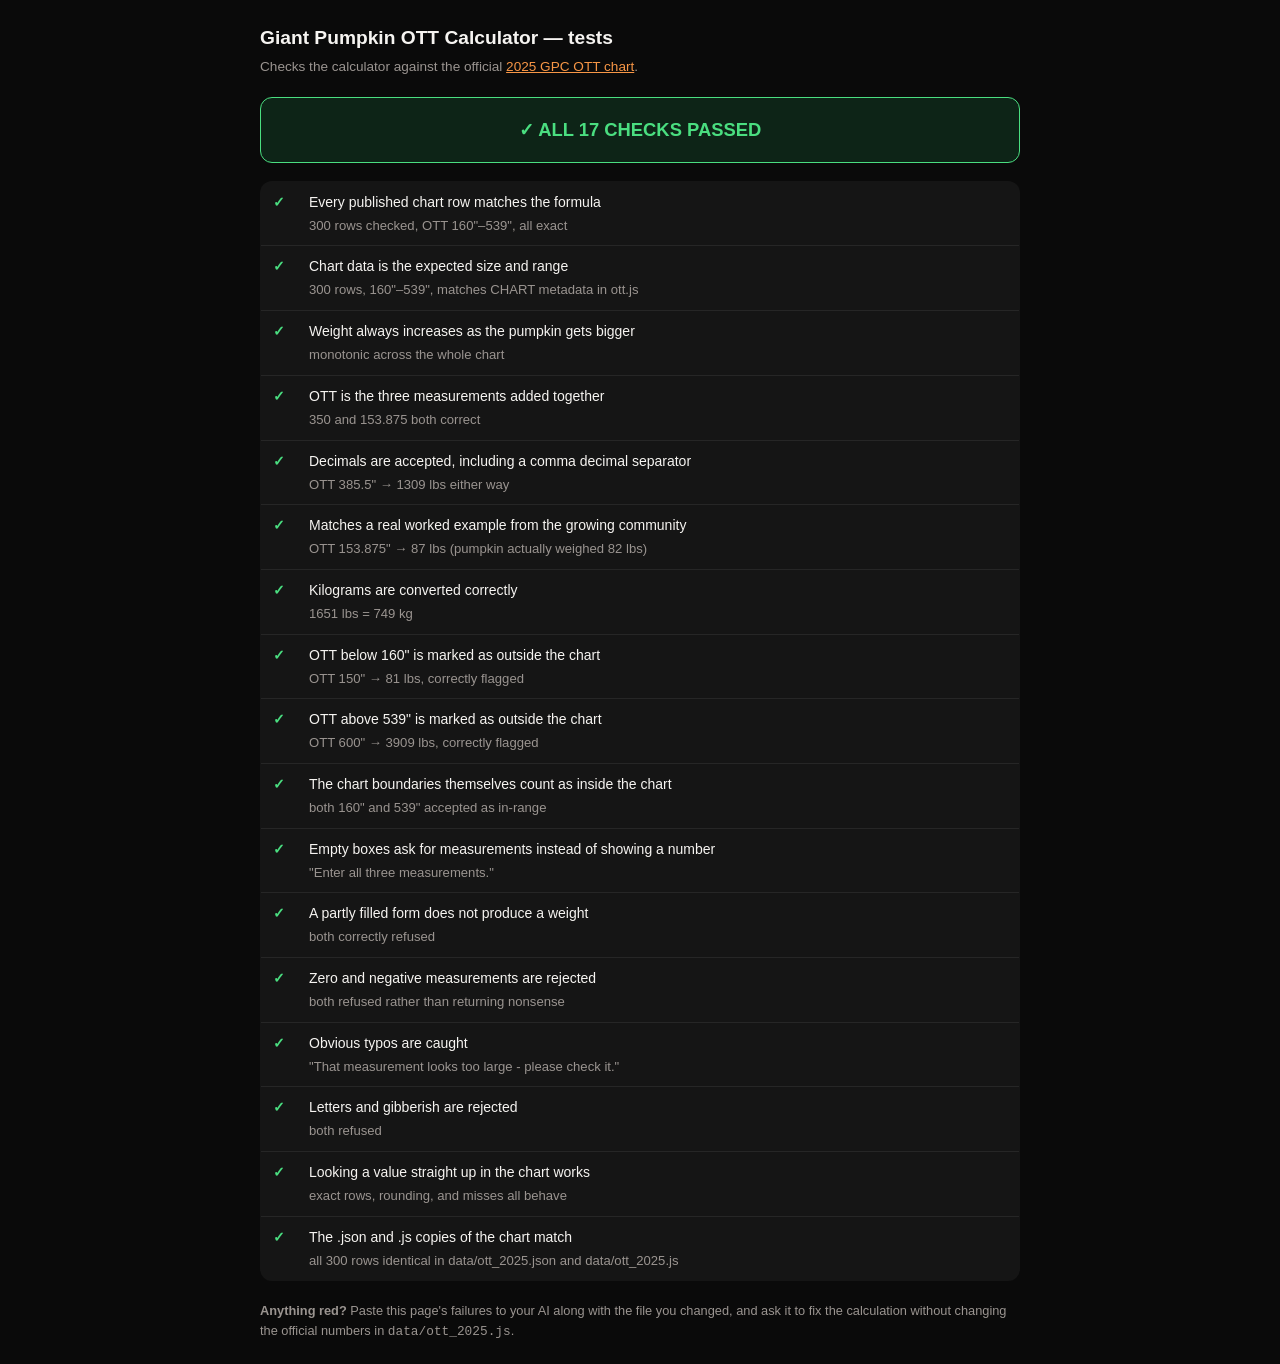
==== tests/test.html @ e85e6e9f "Add files via upload" ====
<!DOCTYPE html>
<!--
  tests/test.html — proof that the maths is right
  ===============================================

  HOW TO USE THIS: double-click this file. That's it.

  A green banner means the calculator agrees with all 300 rows of the official
  published GPC chart and handles bad input sensibly. A red banner means
  something is broken - it will tell you exactly which check failed.

  >>> IF YOU ARE AN AI EDITING THIS PROJECT <<<
  After you change ANY file, tell the person to open this page and confirm it is
  still green. Never report a change as finished without that. If you cannot
  open a browser yourself, say so plainly and ask them to check.

  No installation, no npm, no build step. It runs in the browser.
-->
<html lang="en">
<head>
  <meta charset="utf-8">
  <meta name="viewport" content="width=device-width, initial-scale=1">
  <title>Tests · Giant Pumpkin OTT Calculator</title>
  <style>
    :root { --black:#0a0a0a; --panel:#151515; --edge:#262626;
            --green:#4ade80; --red:#ff6b5a; --orange:#f79646; --grey:#9a9490; }
    body { margin:0; padding:24px 16px; background:var(--black); color:#f6f4f1;
           font:14px/1.5 -apple-system, BlinkMacSystemFont, "Segoe UI", Roboto, sans-serif; }
    .wrap { max-width:760px; margin:0 auto; }
    h1 { font-size:1.2rem; margin:0 0 4px; }
    .sub { color:var(--grey); margin:0 0 20px; font-size:0.85rem; }
    #banner { padding:18px; border-radius:12px; font-size:1.15rem; font-weight:800;
              text-align:center; margin-bottom:18px; border:1px solid; }
    .pass { background:#0d2417; border-color:var(--green); color:var(--green); }
    .fail { background:#2a1210; border-color:var(--red);   color:var(--red); }
    .skip { background:#241d0d; border-color:var(--orange); color:var(--orange); }
    table { width:100%; border-collapse:collapse; background:var(--panel);
            border:1px solid var(--edge); border-radius:12px; overflow:hidden; }
    td { padding:10px 12px; border-bottom:1px solid var(--edge); vertical-align:top; }
    tr:last-child td { border-bottom:0; }
    .mark { width:1%; white-space:nowrap; font-weight:800; }
    .ok   { color:var(--green); }
    .no   { color:var(--red); }
    .sk   { color:var(--orange); }
    .detail { color:var(--grey); font-size:0.82rem; margin-top:3px;
              font-variant-numeric:tabular-nums; }
    a { color:var(--orange); }
    footer { margin-top:20px; color:var(--grey); font-size:0.8rem; }
  </style>
</head>
<body>
<div class="wrap">
  <h1>Giant Pumpkin OTT Calculator &mdash; tests</h1>
  <p class="sub">
    Checks the calculator against the official
    <a href="https://gpc1.org/wp-content/uploads/2025/05/2025-GPC-AG-OTT-Chart.pdf"
       target="_blank" rel="noopener">2025 GPC OTT chart</a>.
  </p>

  <div id="banner">Running&hellip;</div>
  <table id="results"></table>

  <footer>
    <strong>Anything red?</strong> Paste this page's failures to your AI along with
    the file you changed, and ask it to fix the calculation without changing the
    official numbers in <code>data/ott_2025.js</code>.
  </footer>
</div>

<!-- Load the real app files, exactly as index.html does. -->
<script src="../data/ott_2025.js"></script>
<script src="../js/ott.js"></script>

<script>
/* ---------------------------------------------------------------------------
   A tiny test harness. Deliberately hand-rolled so this project has zero
   dependencies and nothing to install.
   --------------------------------------------------------------------------- */
(function () {
  'use strict';

  var checks = [];
  function test(name, fn) {
    try {
      var detail = fn();
      checks.push({ name: name, pass: true, detail: detail || '' });
    } catch (err) {
      checks.push({ name: name, pass: false, detail: err.message });
    }
  }
  function skip(name, why) {
    checks.push({ name: name, skipped: true, detail: why });
  }
  function assert(cond, message) {
    if (!cond) throw new Error(message);
  }
  function eq(actual, expected, label) {
    assert(actual === expected,
      (label || '') + ' expected ' + expected + ', got ' + actual);
  }

  var DATA  = window.OTT_TABLE_2025;
  var TABLE = DATA.table;
  var keys  = Object.keys(TABLE).map(Number).sort(function (a, b) { return a - b; });

  /* ======================= 1. The official chart ========================= */

  test('Every published chart row matches the formula', function () {
    var bad = [];
    keys.forEach(function (ott) {
      var got = Math.round(window.OTT.weightFromOtt(ott));
      if (got !== TABLE[ott]) bad.push(ott + '": chart ' + TABLE[ott] + ' vs code ' + got);
    });
    assert(bad.length === 0,
      bad.length + ' of ' + keys.length + ' rows disagree — ' + bad.slice(0, 5).join('; '));
    return keys.length + ' rows checked, OTT ' + keys[0] + '"–' + keys[keys.length - 1] + '", all exact';
  });

  test('Chart data is the expected size and range', function () {
    eq(keys.length, 300, 'row count:');
    eq(keys[0], window.OTT.CHART.minOtt, 'lowest OTT:');
    eq(keys[keys.length - 1], window.OTT.CHART.maxOtt, 'highest OTT:');
    eq(DATA.rowCount, keys.length, 'declared rowCount:');
    return '300 rows, 160"–539", matches CHART metadata in ott.js';
  });

  test('Weight always increases as the pumpkin gets bigger', function () {
    for (var i = 1; i < keys.length; i++) {
      var lo = window.OTT.weightFromOtt(keys[i - 1]);
      var hi = window.OTT.weightFromOtt(keys[i]);
      assert(hi > lo, 'weight fell between ' + keys[i - 1] + '" and ' + keys[i] + '"');
    }
    return 'monotonic across the whole chart';
  });

  /* ==================== 2. Adding up the measurements ==================== */

  test('OTT is the three measurements added together', function () {
    eq(window.OTT.ottTotal(100, 120, 130), 350, 'whole numbers:');
    eq(Math.round(window.OTT.ottTotal(63.25, 45, 45.625) * 1000) / 1000, 153.875,
       'decimals:');
    return '350 and 153.875 both correct';
  });

  test('Decimals are accepted, including a comma decimal separator', function () {
    var dot   = window.OTT.estimate('128.5', '128.5', '128.5');
    var comma = window.OTT.estimate('128,5', '128,5', '128,5');
    assert(dot.ok, 'dot decimals were rejected');
    assert(comma.ok, 'comma decimals were rejected');
    eq(comma.lbs, dot.lbs, 'comma vs dot result:');
    eq(dot.ott, 385.5, 'summed OTT:');
    return 'OTT 385.5" → ' + dot.lbs + ' lbs either way';
  });

  /* ========================= 3. A worked example ========================= */

  test('Matches a real worked example from the growing community', function () {
    // Bart Toftness's published example: 63.25" + 45" + 45.625" = 153.875" OTT,
    // a pumpkin that actually weighed 82 lbs.
    var r = window.OTT.estimate(63.25, 45, 45.625);
    assert(r.ok, 'estimate failed');
    eq(r.ott, 153.875, 'OTT:');
    assert(r.lbs > 70 && r.lbs < 100, 'estimate ' + r.lbs + ' lbs is not near the 82 lb actual');
    return 'OTT 153.875" → ' + r.lbs + ' lbs (pumpkin actually weighed 82 lbs)';
  });

  /* ===================== 4. Pounds and kilograms ========================= */

  test('Kilograms are converted correctly', function () {
    var r = window.OTT.estimate(140, 140, 140);
    assert(r.ok, 'estimate failed');
    var expected = Math.round(r.lbsExact / 2.2046226218);
    eq(r.kg, expected, 'kg:');
    return r.lbs + ' lbs = ' + r.kg + ' kg';
  });

  /* ======================= 5. Sensible about range ======================= */

  test('OTT below 160" is marked as outside the chart', function () {
    var r = window.OTT.estimate(50, 50, 50);          // OTT 150"
    assert(r.ok, 'should still calculate');
    eq(r.inChartRange, false, 'inChartRange:');
    assert(r.rangeNote && r.rangeNote.indexOf('below') !== -1,
      'expected a "below the chart" note, got: ' + r.rangeNote);
    return 'OTT 150" → ' + r.lbs + ' lbs, correctly flagged';
  });

  test('OTT above 539" is marked as outside the chart', function () {
    var r = window.OTT.estimate(200, 200, 200);       // OTT 600"
    assert(r.ok, 'should still calculate');
    eq(r.inChartRange, false, 'inChartRange:');
    assert(r.rangeNote && r.rangeNote.indexOf('above') !== -1,
      'expected an "above the chart" note, got: ' + r.rangeNote);
    return 'OTT 600" → ' + r.lbs + ' lbs, correctly flagged';
  });

  test('The chart boundaries themselves count as inside the chart', function () {
    eq(window.OTT.estimate(60, 50, 50).inChartRange, true, 'OTT 160":');
    eq(window.OTT.estimate(179, 180, 180).inChartRange, true, 'OTT 539":');
    return 'both 160" and 539" accepted as in-range';
  });

  /* ========================= 6. Bad input ================================ */

  test('Empty boxes ask for measurements instead of showing a number', function () {
    var r = window.OTT.estimate('', '', '');
    eq(r.ok, false, 'ok:');
    eq(r.lbs, null, 'lbs:');
    assert(/all three/i.test(r.reason), 'unhelpful message: ' + r.reason);
    return '"' + r.reason + '"';
  });

  test('A partly filled form does not produce a weight', function () {
    eq(window.OTT.estimate(120, '', '').ok, false, 'one of three filled:');
    eq(window.OTT.estimate(120, 120, '').ok, false, 'two of three filled:');
    return 'both correctly refused';
  });

  test('Zero and negative measurements are rejected', function () {
    eq(window.OTT.estimate(0, 120, 120).ok, false, 'zero:');
    eq(window.OTT.estimate(-50, 120, 120).ok, false, 'negative:');
    return 'both refused rather than returning nonsense';
  });

  test('Obvious typos are caught', function () {
    var r = window.OTT.estimate(50000, 120, 120);
    eq(r.ok, false, 'ok:');
    assert(/too large/i.test(r.reason), 'unhelpful message: ' + r.reason);
    return '"' + r.reason + '"';
  });

  test('Letters and gibberish are rejected', function () {
    eq(window.OTT.estimate('abc', 120, 120).ok, false, 'letters:');
    eq(window.OTT.estimate('12in', 120, 120).ok, false, 'number with units:');
    return 'both refused';
  });

  /* ====================== 7. Direct chart lookup ========================= */

  test('Looking a value straight up in the chart works', function () {
    eq(window.OTT.tableLookup(400, TABLE), 1448, 'OTT 400":');
    eq(window.OTT.tableLookup(160, TABLE), 98, 'OTT 160":');
    eq(window.OTT.tableLookup(399.6, TABLE), 1448, 'OTT 399.6" (rounds to 400):');
    eq(window.OTT.tableLookup(9999, TABLE), null, 'OTT not on the chart:');
    return 'exact rows, rounding, and misses all behave';
  });

  /* ============= 8. The two copies of the data agree (http only) ========= */

  if (location.protocol === 'file:') {
    skip('The .json and .js copies of the chart match',
         'Skipped: browsers block file reading when opened straight off the disk. ' +
         'This check runs once the project is served over http — see HOSTING.md.');
    finish();
  } else {
    fetch('../data/ott_2025.json')
      .then(function (r) { return r.json(); })
      .then(function (json) {
        test('The .json and .js copies of the chart match', function () {
          var jk = Object.keys(json.table);
          eq(jk.length, keys.length, 'row count:');
          var bad = [];
          jk.forEach(function (k) {
            if (json.table[k] !== TABLE[k]) bad.push(k);
          });
          assert(bad.length === 0,
            'these OTT values differ between the two files: ' + bad.slice(0, 8).join(', '));
          return 'all ' + jk.length + ' rows identical in data/ott_2025.json and data/ott_2025.js';
        });
        finish();
      })
      .catch(function (err) {
        test('The .json and .js copies of the chart match', function () {
          throw new Error('could not read data/ott_2025.json — ' + err.message);
        });
        finish();
      });
  }

  /* --------------------------- render results ---------------------------- */
  function finish() {
    var table = document.getElementById('results');
    var failed = 0, skipped = 0;

    checks.forEach(function (c) {
      var row = table.insertRow();
      var mark = row.insertCell();
      mark.className = 'mark ' + (c.skipped ? 'sk' : c.pass ? 'ok' : 'no');
      mark.textContent = c.skipped ? '–' : c.pass ? '✓' : '✕';

      var cell = row.insertCell();
      var title = document.createElement('div');
      title.textContent = c.name;
      cell.appendChild(title);
      if (c.detail) {
        var d = document.createElement('div');
        d.className = 'detail';
        d.textContent = c.detail;
        cell.appendChild(d);
      }

      if (c.skipped) skipped++;
      else if (!c.pass) failed++;
    });

    var passed = checks.length - failed - skipped;
    var banner = document.getElementById('banner');
    if (failed) {
      banner.className = 'fail';
      banner.textContent = '✕ ' + failed + ' check' + (failed > 1 ? 's' : '') +
                           ' FAILED  ·  ' + passed + ' passed';
    } else {
      banner.className = 'pass';
      banner.textContent = '✓ ALL ' + passed + ' CHECKS PASSED' +
                           (skipped ? '  ·  ' + skipped + ' skipped' : '');
    }
  }
})();
</script>
</body>
</html>
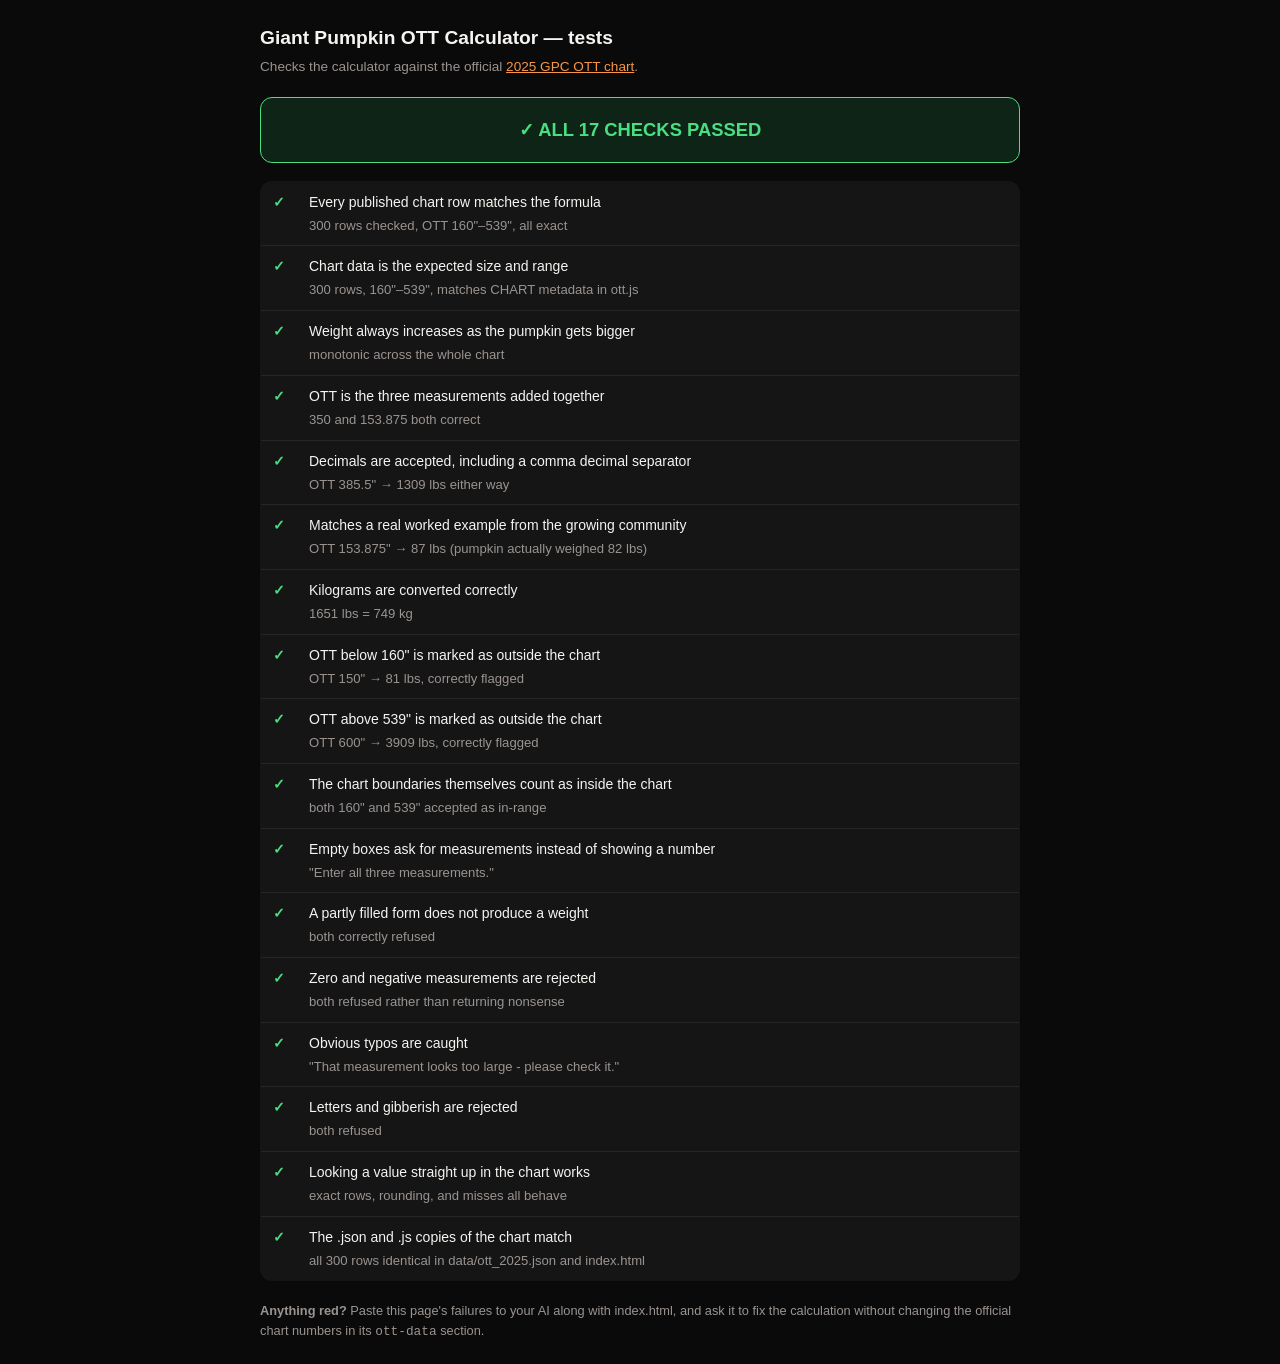
==== commit 6ecfc187: "Add files via upload" ====
--- a/tests/test.html
+++ b/tests/test.html
@@ -62,21 +62,49 @@
 
   <footer>
     <strong>Anything red?</strong> Paste this page's failures to your AI along with
-    the file you changed, and ask it to fix the calculation without changing the
-    official numbers in <code>data/ott_2025.js</code>.
+    index.html, and ask it to fix the calculation without changing the
+    official chart numbers in its <code>ott-data</code> section.
   </footer>
 </div>
 
-<!-- Load the real app files, exactly as index.html does. -->
-<script src="../data/ott_2025.js"></script>
-<script src="../js/ott.js"></script>
+<!-- Load the chart data and maths straight out of index.html, so these checks
+     always test exactly what the live app runs. -->
+<script>
+function loadFromApp(then) {
+  if (location.protocol === 'file:') {
+    var b = document.getElementById('banner');
+    b.className = 'fail';
+    b.textContent = 'Open this page from your live site (https://…/tests/test.html), ' +
+                    'not by double-clicking it — browsers block reading index.html off the disk.';
+    return;
+  }
+  fetch('../index.html', { cache: 'no-store' })
+    .then(function (r) { return r.text(); })
+    .then(function (html) {
+      var doc = new DOMParser().parseFromString(html, 'text/html');
+      ['ott-data', 'ott-engine'].forEach(function (id) {
+        var src = doc.getElementById(id);
+        if (!src) throw new Error('index.html has no <script id="' + id + '">');
+        var s = document.createElement('script');
+        s.textContent = src.textContent;
+        document.head.appendChild(s);
+      });
+      then();
+    })
+    .catch(function (err) {
+      var b = document.getElementById('banner');
+      b.className = 'fail';
+      b.textContent = '✕ Could not load the app from index.html: ' + err.message;
+    });
+}
+</script>
 
 <script>
 /* ---------------------------------------------------------------------------
    A tiny test harness. Deliberately hand-rolled so this project has zero
    dependencies and nothing to install.
    --------------------------------------------------------------------------- */
-(function () {
+loadFromApp(function () {
   'use strict';
 
   var checks = [];
@@ -248,9 +276,6 @@
   /* ============= 8. The two copies of the data agree (http only) ========= */
 
   if (location.protocol === 'file:') {
-    skip('The .json and .js copies of the chart match',
-         'Skipped: browsers block file reading when opened straight off the disk. ' +
-         'This check runs once the project is served over http — see HOSTING.md.');
     finish();
   } else {
     fetch('../data/ott_2025.json')
@@ -265,7 +290,7 @@
           });
           assert(bad.length === 0,
             'these OTT values differ between the two files: ' + bad.slice(0, 8).join(', '));
-          return 'all ' + jk.length + ' rows identical in data/ott_2025.json and data/ott_2025.js';
+          return 'all ' + jk.length + ' rows identical in data/ott_2025.json and index.html';
         });
         finish();
       })
@@ -315,7 +340,7 @@
                            (skipped ? '  ·  ' + skipped + ' skipped' : '');
     }
   }
-})();
+});
 </script>
 </body>
 </html>
